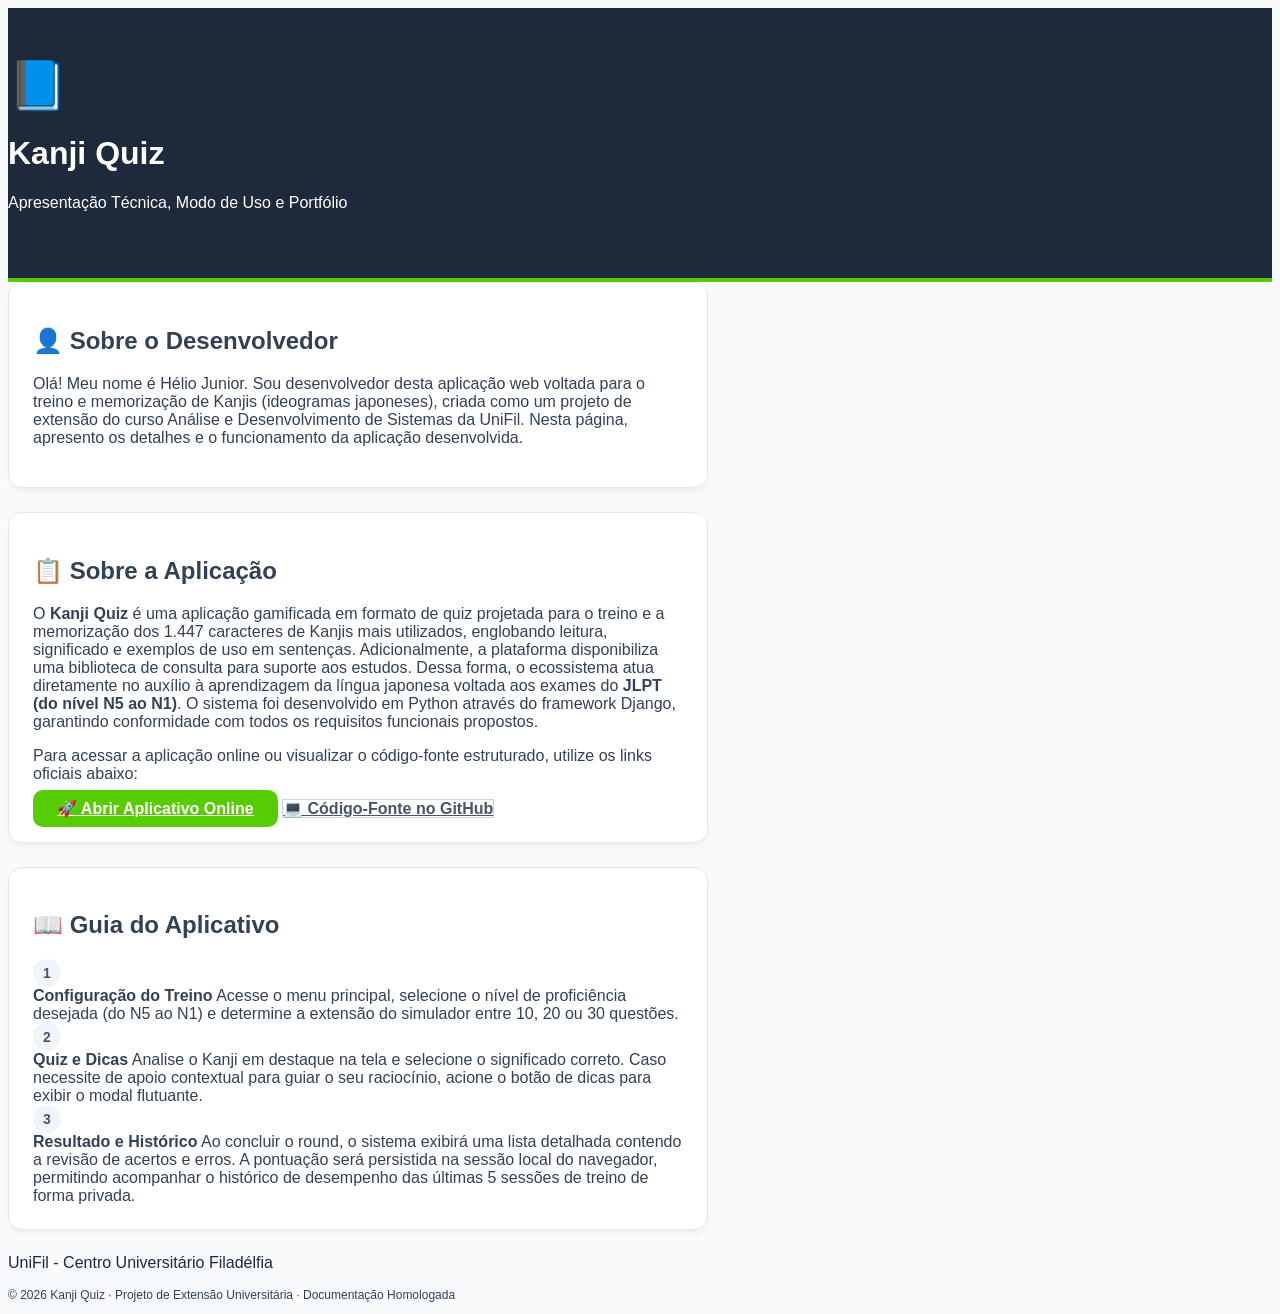
==== docs/index.html @ e1908434 "docs: personaliza rodapé da UniFil e ajusta link de visualização do GitHub" ====
<!DOCTYPE html>
<html lang="pt-br">
<head>
    <meta charset="UTF-8">
    <meta name="viewport" content="width=device-width, initial-scale=1.0">
    <title>Kanji Quiz - Central do Projeto</title>
    
    
    <style>
        body { 
            background-color: #f8fafc; 
            color: #334155;
            font-family: -apple-system, BlinkMacSystemFont, "Segoe UI", Roboto, sans-serif;
        }
        /* Cabeçalho moderno com contraste elegante */
        .hero { 
            background: #1e293b; 
            color: #ffffff; 
            padding: 50px 0; 
            border-bottom: 4px solid #58cc02; 
        }
        /* Estrutura em cards com sombreamento leve */
        .card-clean { 
            border-radius: 14px; 
            border: 1px solid #e2e8f0; 
            background-color: #ffffff;
            padding: 24px;
            margin-bottom: 24px;
            box-shadow: 0 4px 6px -1px rgba(0, 0, 0, 0.05);
        }
        .btn-success-clean {
            background-color: #58cc02;
            color: #ffffff;
            font-weight: 600;
            border-radius: 10px;
            padding: 10px 24px;
            border: none;
            transition: background 0.15s ease;
        }
        .btn-success-clean:hover {
            background-color: #46a302;
            color: #ffffff;
        }
        .step-number {
            background-color: #f1f5f9;
            color: #475569;
            font-weight: 700;
            width: 28px;
            height: 28px;
            border-radius: 50%;
            display: inline-flex;
            align-items: center;
            justify-content: center;
            font-size: 14px;
        }
    </style>
</head>
<body>

    <!-- Hero Section Centralizada e Profissional -->
    <header class="hero text-center mb-4">
        <div class="container px-4" style="max-width: 700px;">
            <span style="font-size: 48px; display: block; margin-bottom: 10px;">📘</span>
            <h1 class="h2 fw-bold mb-2">Kanji Quiz</h1>
            <p class="text-white-50 small mb-0">Apresentação Técnica, Modo de Uso e Portfólio</p>
        </div>
    </header>

    <!-- Conteúdo Técnico Principal -->
    <main class="container my-4" style="max-width: 700px;">
        
        <!-- 👤 SEÇÃO 1: Sobre o Desenvolvedor (Topo) -->
        <div class="card-clean">
            <h2 class="h5 fw-bold text-dark mb-3">👤 Sobre o Desenvolvedor</h2>
            <p class="text-secondary small lh-base mb-0">
                Olá! Meu nome é Hélio Junior. Sou desenvolvedor desta aplicação web voltada para o treino e memorização de Kanjis (ideogramas japoneses), criada como um projeto de extensão do curso Análise e Desenvolvimento de Sistemas da UniFil. Nesta página, apresento os detalhes e o funcionamento da aplicação desenvolvida.
            </p>
        </div>

        <!-- 📋 SEÇÃO 2: Sobre o Projeto e URLs Oficiais -->
        <div class="card-clean">
            <h2 class="h5 fw-bold text-dark mb-3">📋 Sobre a Aplicação</h2>
            <p class="text-secondary small lh-base mb-3">
                O <strong>Kanji Quiz</strong> é uma aplicação gamificada em formato de quiz projetada para o treino e a memorização dos 1.447 caracteres de Kanjis mais utilizados, englobando leitura, significado e exemplos de uso em sentenças. Adicionalmente, a plataforma disponibiliza uma biblioteca de consulta para suporte aos estudos. Dessa forma, o ecossistema atua diretamente no auxílio à aprendizagem da língua japonesa voltada aos exames do <strong>JLPT (do nível N5 ao N1)</strong>. O sistema foi desenvolvido em Python através do framework Django, garantindo conformidade com todos os requisitos funcionais propostos. 
            </p>
            <p class="text-secondary small mb-4">
                Para acessar a aplicação online ou visualizar o código-fonte estruturado, utilize os links oficiais abaixo:
            </p>
            
            <!-- Botões Oficiais de Acesso Atualizados -->
            <div class="d-flex flex-wrap gap-3 pt-3 border-top">
                <a href="https://onrender.com" target="_blank" class="btn btn-success-clean text-decoration-none">🚀 Abrir Aplicativo Online</a>
                <!-- 👑 Endereço corrigido para visualização direta no GitHub -->
                <a href="https://github.com/heliojunior-art/Kanji-Quiz" target="_blank" class="btn btn-sm px-4 rounded-3 text-decoration-none d-flex align-items-center justify-content-center" style="border: 1px solid #cbd5e1; color: #475569; font-weight: 600; height: 44px;">💻 Código-Fonte no GitHub</a>
            </div>
        </div>

        <!-- 📖 SEÇÃO 3: Guia do Aplicativo / Modo de Uso (Final) -->
        <div class="card-clean">
            <h2 class="h5 fw-bold text-dark mb-3">📖 Guia do Aplicativo</h2>
            
            <div class="d-flex flex-column gap-3">
                <div class="d-flex gap-3 align-items-start">
                    <span class="step-number flex-shrink-0">1</span>
                    <div>
                        <strong class="text-dark d-block small">Configuração do Treino</strong>
                        <span class="text-muted small">Acesse o menu principal, selecione o nível de proficiência desejada (do N5 ao N1) e determine a extensão do simulador entre 10, 20 ou 30 questões.</span>
                    </div>
                </div>

                <div class="d-flex gap-3 align-items-start">
                    <span class="step-number flex-shrink-0">2</span>
                    <div>
                        <strong class="text-dark d-block small">Quiz e Dicas</strong>
                        <span class="text-muted small">Analise o Kanji em destaque na tela e selecione o significado correto. Caso necessite de apoio contextual para guiar o seu raciocínio, acione o botão de dicas para exibir o modal flutuante.</span>
                    </div>
                </div>

                <div class="d-flex gap-3 align-items-start">
                    <span class="step-number flex-shrink-0">3</span>
                    <div>
                        <strong class="text-dark d-block small">Resultado e Histórico</strong>
                        <span class="text-muted small">Ao concluir o round, o sistema exibirá uma lista detalhada contendo a revisão de acertos e erros. A pontuação será persistida na sessão local do navegador, permitindo acompanhar o histórico de desempenho das últimas 5 sessões de treino de forma privada.</span>
                    </div>
                </div>
            </div>
        </div>

    </main>

    <!-- 👑 RODAPÉ PERSONALIZADO UNIFIL -->
    <footer class="text-center text-muted py-4 small border-top bg-white mt-5">
        <p class="mb-1 fw-bold" style="color: #1e293b;">UniFil - Centro Universitário Filadélfia</p>
        <p class="mb-0 text-secondary" style="font-size: 12px;">© 2026 Kanji Quiz · Projeto de Extensão Universitária · Documentação Homologada</p>
    </footer>

</body>
</html>
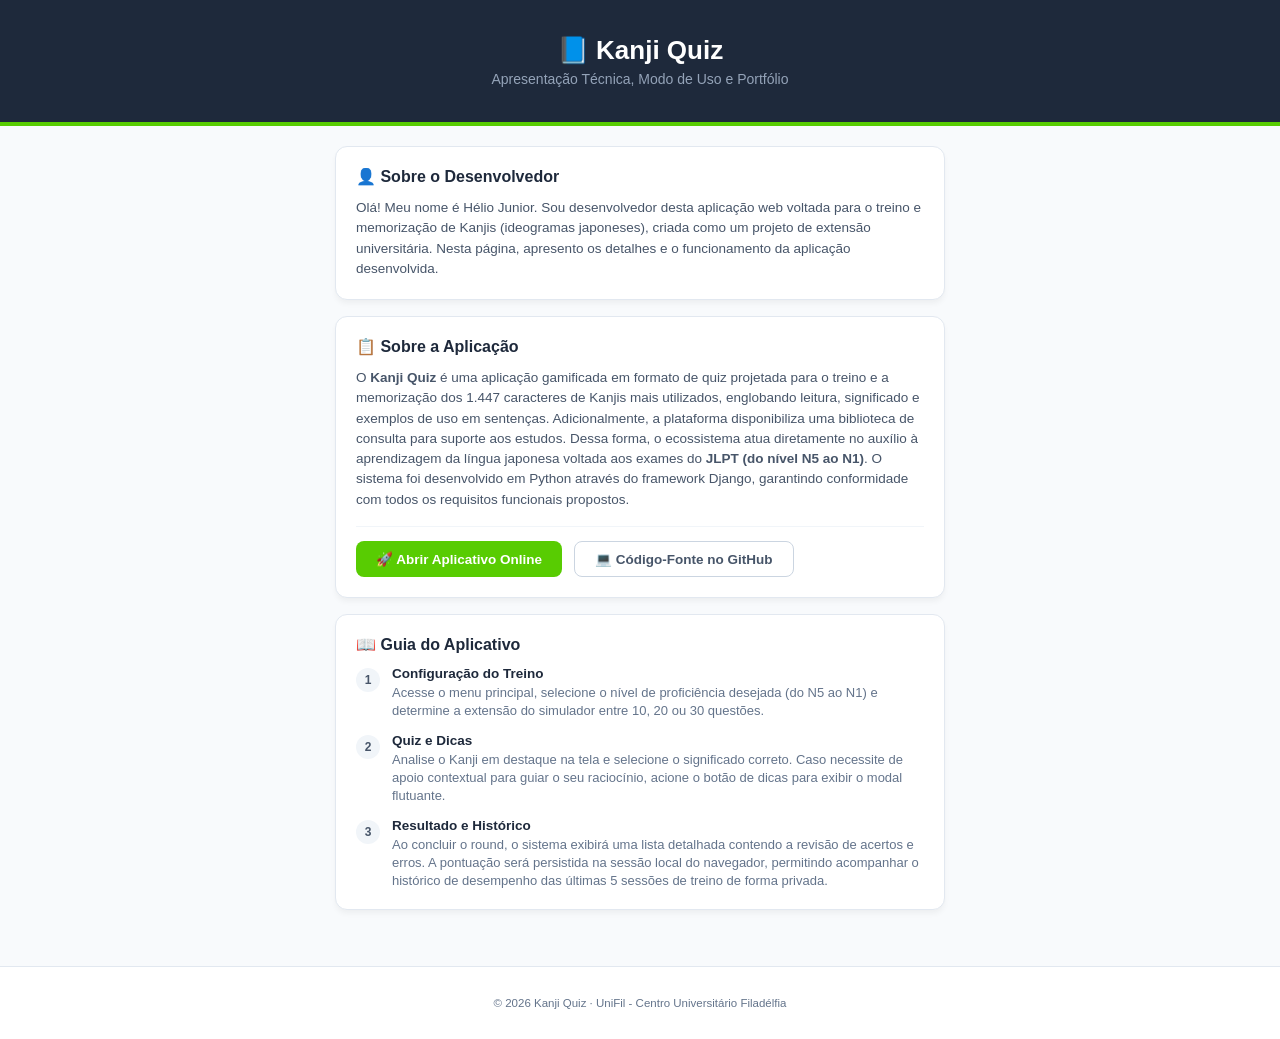
==== commit 83af22b5: "design: corrige centralização e reduz espaçamentos da página de documentação" ====
--- a/docs/index.html
+++ b/docs/index.html
@@ -5,133 +5,235 @@
     <meta name="viewport" content="width=device-width, initial-scale=1.0">
     <title>Kanji Quiz - Central do Projeto</title>
     
-    
     <style>
+        /* 🌊 CSS PURO DE ALTA PERFORMANCE (Centralização garantida sem travar) */
         body { 
             background-color: #f8fafc; 
             color: #334155;
             font-family: -apple-system, BlinkMacSystemFont, "Segoe UI", Roboto, sans-serif;
-        }
-        /* Cabeçalho moderno com contraste elegante */
+            margin: 0;
+            padding: 0;
+            display: flex;
+            flex-direction: column;
+            align-items: center; /* Centraliza horizontalmente */
+            justify-content: center;
+        }
+
+        /* Contêiner central com largura máxima controlada */
+        .wrapper {
+            width: 100%;
+            max-width: 650px;
+            padding: 20px;
+            box-sizing: border-box;
+        }
+
+        /* Cabeçalho compacto e centralizado */
         .hero { 
             background: #1e293b; 
             color: #ffffff; 
-            padding: 50px 0; 
+            padding: 35px 20px; 
             border-bottom: 4px solid #58cc02; 
-        }
-        /* Estrutura em cards com sombreamento leve */
+            width: 100%;
+            text-align: center;
+            box-sizing: border-box;
+        }
+        .hero h1 {
+            margin: 0 0 5px 0;
+            font-size: 26px;
+            font-weight: 700;
+        }
+        .hero p {
+            margin: 0;
+            color: #94a3b8;
+            font-size: 14px;
+        }
+
+        /* Cards elegantes com espaçamento interno menor */
         .card-clean { 
-            border-radius: 14px; 
+            border-radius: 12px; 
             border: 1px solid #e2e8f0; 
             background-color: #ffffff;
-            padding: 24px;
-            margin-bottom: 24px;
+            padding: 20px;
+            margin-bottom: 16px;
             box-shadow: 0 4px 6px -1px rgba(0, 0, 0, 0.05);
+            text-align: left; /* Mantém o texto alinhado à esquerda dentro do card */
+        }
+        .card-clean h2 {
+            margin-top: 0;
+            margin-bottom: 12px;
+            font-size: 16px;
+            font-weight: 700;
+            color: #1e293b;
+        }
+        .card-clean p {
+            margin: 0;
+            font-size: 13.5px;
+            color: #475569;
+            line-height: 1.5;
+        }
+
+        /* Grupo de botões ajustados */
+        .btn-group {
+            display: flex;
+            flex-wrap: wrap;
+            gap: 12px;
+            margin-top: 16px;
+            padding-top: 14px;
+            border-top: 1px solid #f1f5f9;
         }
         .btn-success-clean {
             background-color: #58cc02;
             color: #ffffff;
             font-weight: 600;
-            border-radius: 10px;
-            padding: 10px 24px;
+            border-radius: 8px;
+            padding: 10px 20px;
             border: none;
+            text-decoration: none;
+            font-size: 13.5px;
             transition: background 0.15s ease;
         }
         .btn-success-clean:hover {
             background-color: #46a302;
-            color: #ffffff;
+        }
+        .btn-outline-clean {
+            border: 1px solid #cbd5e1;
+            color: #475569;
+            font-weight: 600;
+            border-radius: 8px;
+            padding: 9px 20px;
+            background: #ffffff;
+            text-decoration: none;
+            font-size: 13.5px;
+            transition: all 0.15s ease;
+        }
+        .btn-outline-clean:hover {
+            background-color: #f1f5f9;
+        }
+
+        /* Lista de passos compacta do guia */
+        .step-item {
+            display: flex;
+            gap: 12px;
+            margin-bottom: 14px;
+            align-items: start;
+        }
+        .step-item:last-child {
+            margin-bottom: 0;
         }
         .step-number {
             background-color: #f1f5f9;
             color: #475569;
             font-weight: 700;
-            width: 28px;
-            height: 28px;
+            width: 24px;
+            height: 24px;
             border-radius: 50%;
             display: inline-flex;
             align-items: center;
             justify-content: center;
+            font-size: 12px;
+            flex-shrink: 0;
+            margin-top: 2px;
+        }
+        .step-content strong {
+            display: block;
+            font-size: 13.5px;
+            color: #1e293b;
+            margin-bottom: 2px;
+        }
+        .step-content reset {
+            font-size: 13px;
+            color: #64748b;
+        }
+
+        /* Rodapé centralizado UniFil */
+        footer {
+            text-align: center;
+            padding: 30px 20px;
+            border-top: 1px solid #e2e8f0;
+            background-color: #ffffff;
+            width: 100%;
+            box-sizing: border-box;
+            margin-top: 20px;
+        }
+        footer .unifil-title {
+            margin: 0 0 4px 0;
+            font-weight: 700;
             font-size: 14px;
+            color: #1e293b;
+        }
+        footer .unifil-sub {
+            margin: 0;
+            font-size: 11.5px;
+            color: #64748b;
         }
     </style>
 </head>
 <body>
 
-    <!-- Hero Section Centralizada e Profissional -->
-    <header class="hero text-center mb-4">
-        <div class="container px-4" style="max-width: 700px;">
-            <span style="font-size: 48px; display: block; margin-bottom: 10px;">📘</span>
-            <h1 class="h2 fw-bold mb-2">Kanji Quiz</h1>
-            <p class="text-white-50 small mb-0">Apresentação Técnica, Modo de Uso e Portfólio</p>
-        </div>
+    <!-- Cabeçalho Centralizado -->
+    <header class="hero">
+        <h1>📘 Kanji Quiz</h1>
+        <p>Apresentação Técnica, Modo de Uso e Portfólio</p>
     </header>
 
-    <!-- Conteúdo Técnico Principal -->
-    <main class="container my-4" style="max-width: 700px;">
+    <!-- Área de Conteúdo Centralizada -->
+    <div class="wrapper">
         
-        <!-- 👤 SEÇÃO 1: Sobre o Desenvolvedor (Topo) -->
+        <!-- 👤 SEÇÃO 1: Sobre o Desenvolvedor -->
         <div class="card-clean">
-            <h2 class="h5 fw-bold text-dark mb-3">👤 Sobre o Desenvolvedor</h2>
-            <p class="text-secondary small lh-base mb-0">
-                Olá! Meu nome é Hélio Junior. Sou desenvolvedor desta aplicação web voltada para o treino e memorização de Kanjis (ideogramas japoneses), criada como um projeto de extensão do curso Análise e Desenvolvimento de Sistemas da UniFil. Nesta página, apresento os detalhes e o funcionamento da aplicação desenvolvida.
+            <h2>👤 Sobre o Desenvolvedor</h2>
+            <p>
+                Olá! Meu nome é Hélio Junior. Sou desenvolvedor desta aplicação web voltada para o treino e memorização de Kanjis (ideogramas japoneses), criada como um projeto de extensão universitária. Nesta página, apresento os detalhes e o funcionamento da aplicação desenvolvida.
             </p>
         </div>
 
         <!-- 📋 SEÇÃO 2: Sobre o Projeto e URLs Oficiais -->
         <div class="card-clean">
-            <h2 class="h5 fw-bold text-dark mb-3">📋 Sobre a Aplicação</h2>
-            <p class="text-secondary small lh-base mb-3">
-                O <strong>Kanji Quiz</strong> é uma aplicação gamificada em formato de quiz projetada para o treino e a memorização dos 1.447 caracteres de Kanjis mais utilizados, englobando leitura, significado e exemplos de uso em sentenças. Adicionalmente, a plataforma disponibiliza uma biblioteca de consulta para suporte aos estudos. Dessa forma, o ecossistema atua diretamente no auxílio à aprendizagem da língua japonesa voltada aos exames do <strong>JLPT (do nível N5 ao N1)</strong>. O sistema foi desenvolvido em Python através do framework Django, garantindo conformidade com todos os requisitos funcionais propostos. 
-            </p>
-            <p class="text-secondary small mb-4">
-                Para acessar a aplicação online ou visualizar o código-fonte estruturado, utilize os links oficiais abaixo:
+            <h2>📋 Sobre a Aplicação</h2>
+            <p>
+                O <strong>Kanji Quiz</strong> é uma aplicação gamificada em formato de quiz projetada para o treino e a memorização dos 1.447 caracteres de Kanjis mais utilizados, englobando leitura, significado e exemplos de uso em sentenças. Adicionalmente, a plataforma disponibiliza uma biblioteca de consulta para suporte aos estudos. Dessa forma, o ecossistema atua diretamente no auxílio à aprendizagem da língua japonesa voltada aos exames do <strong>JLPT (do nível N5 ao N1)</strong>. O sistema foi desenvolvido em Python através do framework Django, garantindo conformidade com todos os requisitos funcionais propostos.
             </p>
             
-            <!-- Botões Oficiais de Acesso Atualizados -->
-            <div class="d-flex flex-wrap gap-3 pt-3 border-top">
-                <a href="https://onrender.com" target="_blank" class="btn btn-success-clean text-decoration-none">🚀 Abrir Aplicativo Online</a>
-                <!-- 👑 Endereço corrigido para visualização direta no GitHub -->
-                <a href="https://github.com/heliojunior-art/Kanji-Quiz" target="_blank" class="btn btn-sm px-4 rounded-3 text-decoration-none d-flex align-items-center justify-content-center" style="border: 1px solid #cbd5e1; color: #475569; font-weight: 600; height: 44px;">💻 Código-Fonte no GitHub</a>
+            <div class="btn-group">
+                <a href="https://onrender.com" target="_blank" class="btn-success-clean">🚀 Abrir Aplicativo Online</a>
+                <a href="https://github.com" target="_blank" class="btn-clean btn-outline-clean">💻 Código-Fonte no GitHub</a>
             </div>
         </div>
 
-        <!-- 📖 SEÇÃO 3: Guia do Aplicativo / Modo de Uso (Final) -->
+        <!-- 📖 SEÇÃO 3: Guia do Aplicativo -->
         <div class="card-clean">
-            <h2 class="h5 fw-bold text-dark mb-3">📖 Guia do Aplicativo</h2>
+            <h2>📖 Guia do Aplicativo</h2>
             
-            <div class="d-flex flex-column gap-3">
-                <div class="d-flex gap-3 align-items-start">
-                    <span class="step-number flex-shrink-0">1</span>
-                    <div>
-                        <strong class="text-dark d-block small">Configuração do Treino</strong>
-                        <span class="text-muted small">Acesse o menu principal, selecione o nível de proficiência desejada (do N5 ao N1) e determine a extensão do simulador entre 10, 20 ou 30 questões.</span>
-                    </div>
+            <div class="step-item">
+                <span class="step-number">1</span>
+                <div class="step-content">
+                    <strong>Configuração do Treino</strong>
+                    <span class="text-muted small" style="font-size: 13px; color: #64748b;">Acesse o menu principal, selecione o nível de proficiência desejada (do N5 ao N1) e determine a extensão do simulador entre 10, 20 ou 30 questões.</span>
                 </div>
-
-                <div class="d-flex gap-3 align-items-start">
-                    <span class="step-number flex-shrink-0">2</span>
-                    <div>
-                        <strong class="text-dark d-block small">Quiz e Dicas</strong>
-                        <span class="text-muted small">Analise o Kanji em destaque na tela e selecione o significado correto. Caso necessite de apoio contextual para guiar o seu raciocínio, acione o botão de dicas para exibir o modal flutuante.</span>
-                    </div>
+            </div>
+
+            <div class="step-item">
+                <span class="step-number">2</span>
+                <div class="step-content">
+                    <strong>Quiz e Dicas</strong>
+                    <span class="text-muted small" style="font-size: 13px; color: #64748b;">Analise o Kanji em destaque na tela e selecione o significado correto. Caso necessite de apoio contextual para guiar o seu raciocínio, acione o botão de dicas para exibir o modal flutuante.</span>
                 </div>
-
-                <div class="d-flex gap-3 align-items-start">
-                    <span class="step-number flex-shrink-0">3</span>
-                    <div>
-                        <strong class="text-dark d-block small">Resultado e Histórico</strong>
-                        <span class="text-muted small">Ao concluir o round, o sistema exibirá uma lista detalhada contendo a revisão de acertos e erros. A pontuação será persistida na sessão local do navegador, permitindo acompanhar o histórico de desempenho das últimas 5 sessões de treino de forma privada.</span>
-                    </div>
+            </div>
+
+            <div class="step-item">
+                <span class="step-number">3</span>
+                <div class="step-content">
+                    <strong>Resultado e Histórico</strong>
+                    <span class="text-muted small" style="font-size: 13px; color: #64748b;">Ao concluir o round, o sistema exibirá uma lista detalhada contendo a revisão de acertos e erros. A pontuação será persistida na sessão local do navegador, permitindo acompanhar o histórico de desempenho das últimas 5 sessões de treino de forma privada.</span>
                 </div>
             </div>
         </div>
 
-    </main>
-
-    <!-- 👑 RODAPÉ PERSONALIZADO UNIFIL -->
-    <footer class="text-center text-muted py-4 small border-top bg-white mt-5">
-        <p class="mb-1 fw-bold" style="color: #1e293b;">UniFil - Centro Universitário Filadélfia</p>
-        <p class="mb-0 text-secondary" style="font-size: 12px;">© 2026 Kanji Quiz · Projeto de Extensão Universitária · Documentação Homologada</p>
+    </div>
+
+    <!-- Rodapé Centralizado UniFil -->
+    <footer>
+        <p class="unifil-sub">© 2026 Kanji Quiz · UniFil - Centro Universitário Filadélfia</p>
     </footer>
 
 </body>
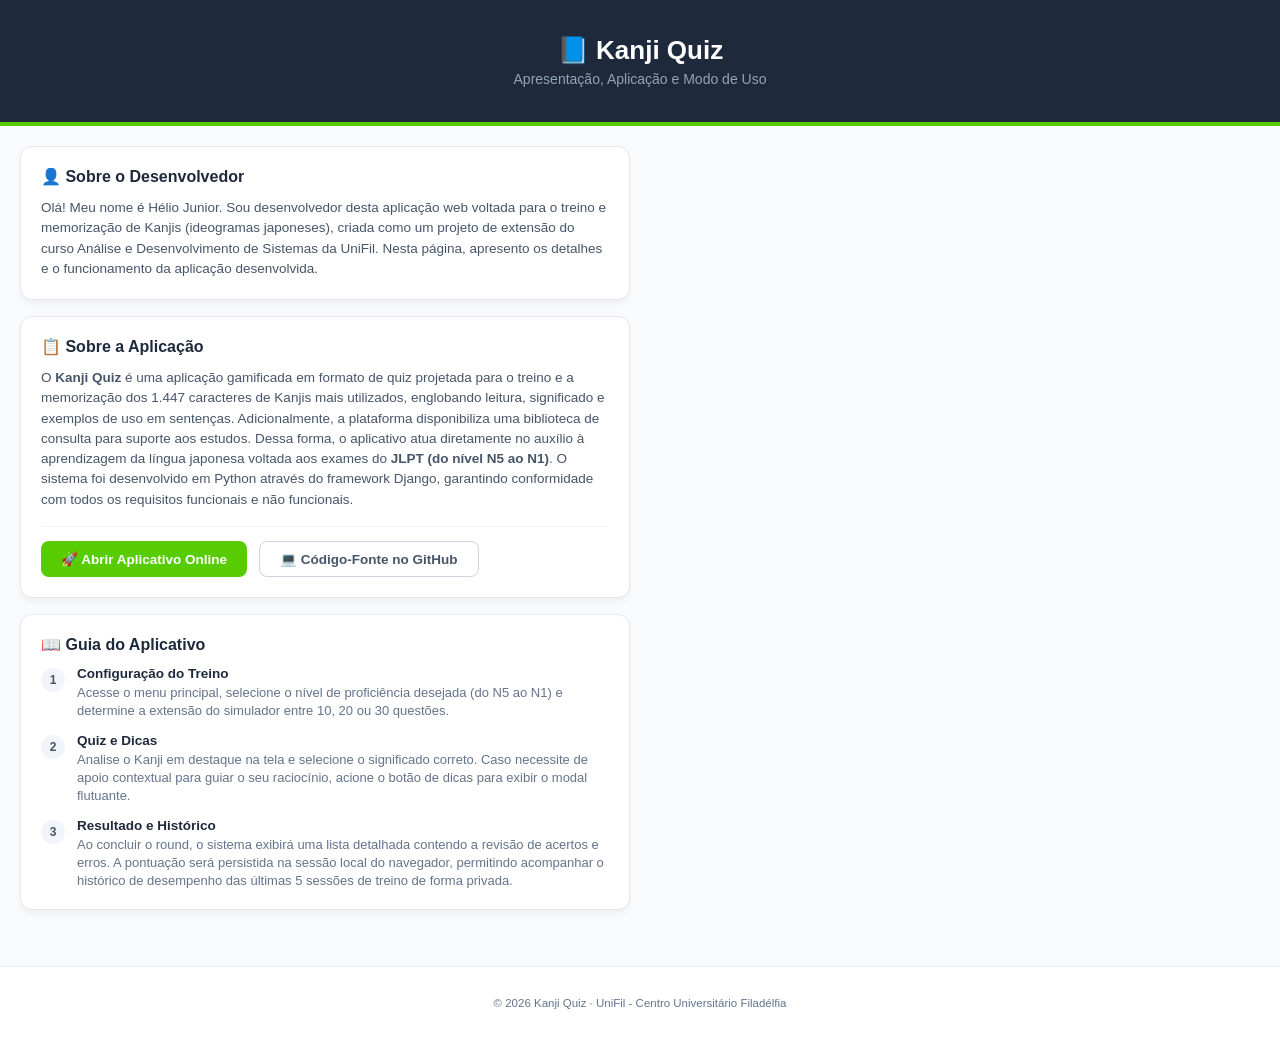
==== commit 6c80468f: "design: corrige centralização e reduz espaçamentos da página de documentação" ====
--- a/docs/index.html
+++ b/docs/index.html
@@ -6,7 +6,6 @@
     <title>Kanji Quiz - Central do Projeto</title>
     
     <style>
-        /* 🌊 CSS PURO DE ALTA PERFORMANCE (Centralização garantida sem travar) */
         body { 
             background-color: #f8fafc; 
             color: #334155;
@@ -15,11 +14,9 @@
             padding: 0;
             display: flex;
             flex-direction: column;
-            align-items: center; /* Centraliza horizontalmente */
             justify-content: center;
         }
 
-        /* Contêiner central com largura máxima controlada */
         .wrapper {
             width: 100%;
             max-width: 650px;
@@ -27,7 +24,6 @@
             box-sizing: border-box;
         }
 
-        /* Cabeçalho compacto e centralizado */
         .hero { 
             background: #1e293b; 
             color: #ffffff; 
@@ -48,7 +44,6 @@
             font-size: 14px;
         }
 
-        /* Cards elegantes com espaçamento interno menor */
         .card-clean { 
             border-radius: 12px; 
             border: 1px solid #e2e8f0; 
@@ -56,7 +51,6 @@
             padding: 20px;
             margin-bottom: 16px;
             box-shadow: 0 4px 6px -1px rgba(0, 0, 0, 0.05);
-            text-align: left; /* Mantém o texto alinhado à esquerda dentro do card */
         }
         .card-clean h2 {
             margin-top: 0;
@@ -72,7 +66,6 @@
             line-height: 1.5;
         }
 
-        /* Grupo de botões ajustados */
         .btn-group {
             display: flex;
             flex-wrap: wrap;
@@ -110,7 +103,6 @@
             background-color: #f1f5f9;
         }
 
-        /* Lista de passos compacta do guia */
         .step-item {
             display: flex;
             gap: 12px;
@@ -145,7 +137,6 @@
             color: #64748b;
         }
 
-        /* Rodapé centralizado UniFil */
         footer {
             text-align: center;
             padding: 30px 20px;
@@ -170,37 +161,32 @@
 </head>
 <body>
 
-    <!-- Cabeçalho Centralizado -->
     <header class="hero">
         <h1>📘 Kanji Quiz</h1>
-        <p>Apresentação Técnica, Modo de Uso e Portfólio</p>
+        <p>Apresentação, Aplicação e Modo de Uso</p>
     </header>
 
-    <!-- Área de Conteúdo Centralizada -->
     <div class="wrapper">
         
-        <!-- 👤 SEÇÃO 1: Sobre o Desenvolvedor -->
         <div class="card-clean">
             <h2>👤 Sobre o Desenvolvedor</h2>
             <p>
-                Olá! Meu nome é Hélio Junior. Sou desenvolvedor desta aplicação web voltada para o treino e memorização de Kanjis (ideogramas japoneses), criada como um projeto de extensão universitária. Nesta página, apresento os detalhes e o funcionamento da aplicação desenvolvida.
+                Olá! Meu nome é Hélio Junior. Sou desenvolvedor desta aplicação web voltada para o treino e memorização de Kanjis (ideogramas japoneses), criada como um projeto de extensão do curso Análise e Desenvolvimento de Sistemas da UniFil. Nesta página, apresento os detalhes e o funcionamento da aplicação desenvolvida.
             </p>
         </div>
 
-        <!-- 📋 SEÇÃO 2: Sobre o Projeto e URLs Oficiais -->
         <div class="card-clean">
             <h2>📋 Sobre a Aplicação</h2>
             <p>
-                O <strong>Kanji Quiz</strong> é uma aplicação gamificada em formato de quiz projetada para o treino e a memorização dos 1.447 caracteres de Kanjis mais utilizados, englobando leitura, significado e exemplos de uso em sentenças. Adicionalmente, a plataforma disponibiliza uma biblioteca de consulta para suporte aos estudos. Dessa forma, o ecossistema atua diretamente no auxílio à aprendizagem da língua japonesa voltada aos exames do <strong>JLPT (do nível N5 ao N1)</strong>. O sistema foi desenvolvido em Python através do framework Django, garantindo conformidade com todos os requisitos funcionais propostos.
+                O <strong>Kanji Quiz</strong> é uma aplicação gamificada em formato de quiz projetada para o treino e a memorização dos 1.447 caracteres de Kanjis mais utilizados, englobando leitura, significado e exemplos de uso em sentenças. Adicionalmente, a plataforma disponibiliza uma biblioteca de consulta para suporte aos estudos. Dessa forma, o aplicativo atua diretamente no auxílio à aprendizagem da língua japonesa voltada aos exames do <strong>JLPT (do nível N5 ao N1)</strong>. O sistema foi desenvolvido em Python através do framework Django, garantindo conformidade com todos os requisitos funcionais e não funcionais.
             </p>
             
             <div class="btn-group">
-                <a href="https://onrender.com" target="_blank" class="btn-success-clean">🚀 Abrir Aplicativo Online</a>
-                <a href="https://github.com" target="_blank" class="btn-clean btn-outline-clean">💻 Código-Fonte no GitHub</a>
+                <a href="https://kanji-quiz-d7w2.onrender.com" target="_blank" class="btn-success-clean">🚀 Abrir Aplicativo Online</a>
+                <a href="https://github.com/heliojunior-art/Kanji-Quiz" target="_blank" class="btn-clean btn-outline-clean">💻 Código-Fonte no GitHub</a>
             </div>
         </div>
 
-        <!-- 📖 SEÇÃO 3: Guia do Aplicativo -->
         <div class="card-clean">
             <h2>📖 Guia do Aplicativo</h2>
             
@@ -231,7 +217,6 @@
 
     </div>
 
-    <!-- Rodapé Centralizado UniFil -->
     <footer>
         <p class="unifil-sub">© 2026 Kanji Quiz · UniFil - Centro Universitário Filadélfia</p>
     </footer>
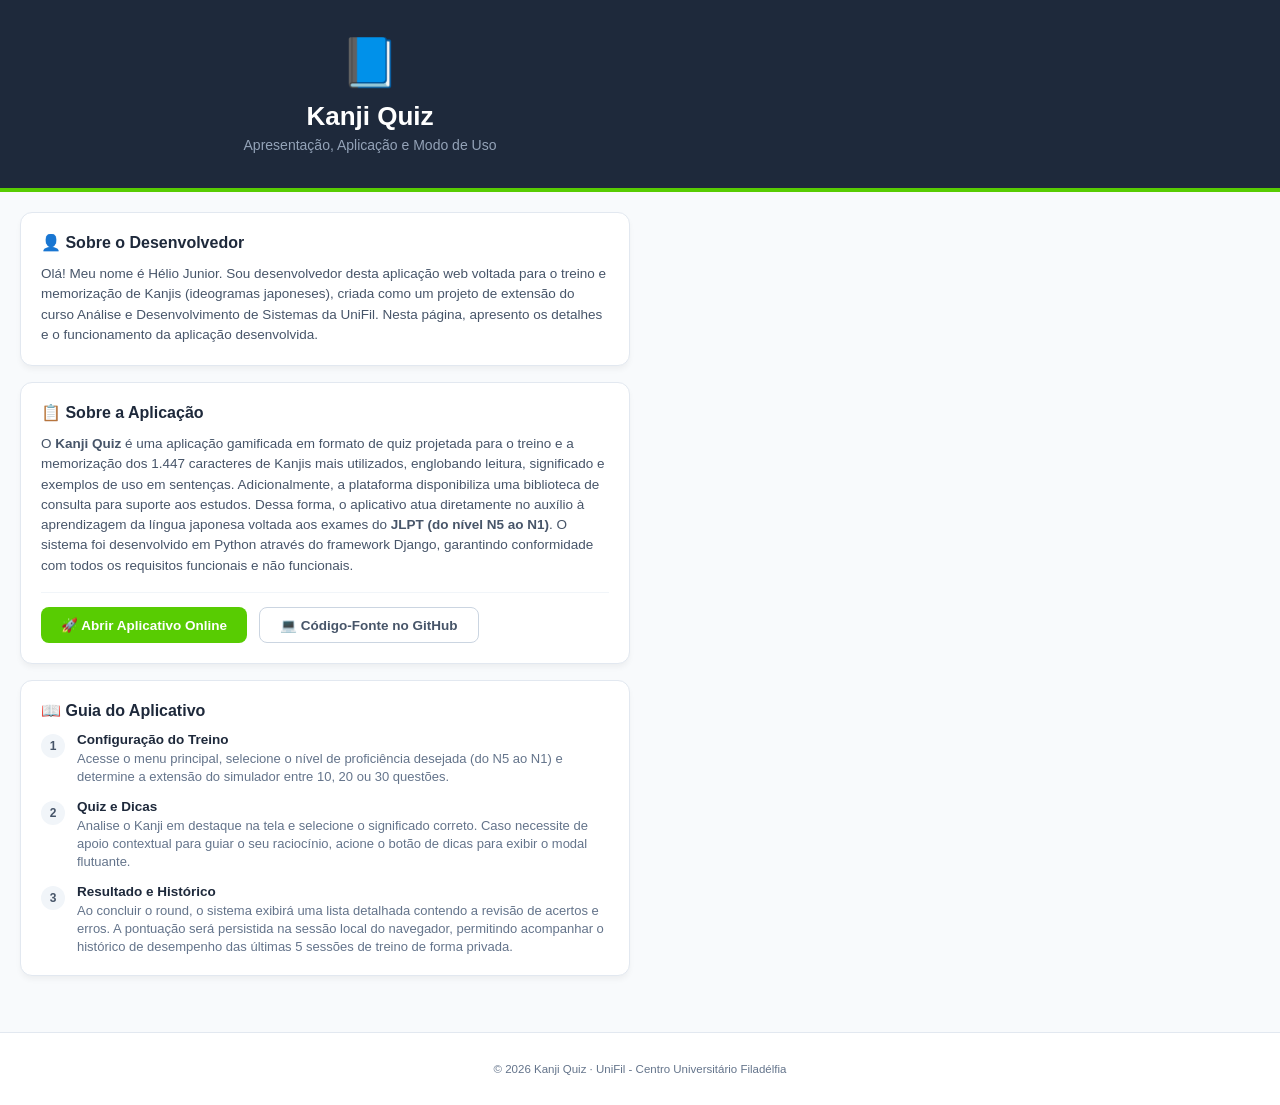
==== commit 48f9e19b: "design: corrige centralização e reduz espaçamentos da página de documentação" ====
--- a/docs/index.html
+++ b/docs/index.html
@@ -161,9 +161,12 @@
 </head>
 <body>
 
-    <header class="hero">
-        <h1>📘 Kanji Quiz</h1>
-        <p>Apresentação, Aplicação e Modo de Uso</p>
+     <header class="hero text-center mb-4">
+        <div class="container px-4" style="max-width: 700px;">
+            <span style="font-size: 48px; display: block; margin-bottom: 10px;">📘</span>
+            <h1 class="h2 fw-bold mb-2">Kanji Quiz</h1>
+            <p class="text-white-50 small mb-0">Apresentação, Aplicação e Modo de Uso</p>
+        </div>
     </header>
 
     <div class="wrapper">
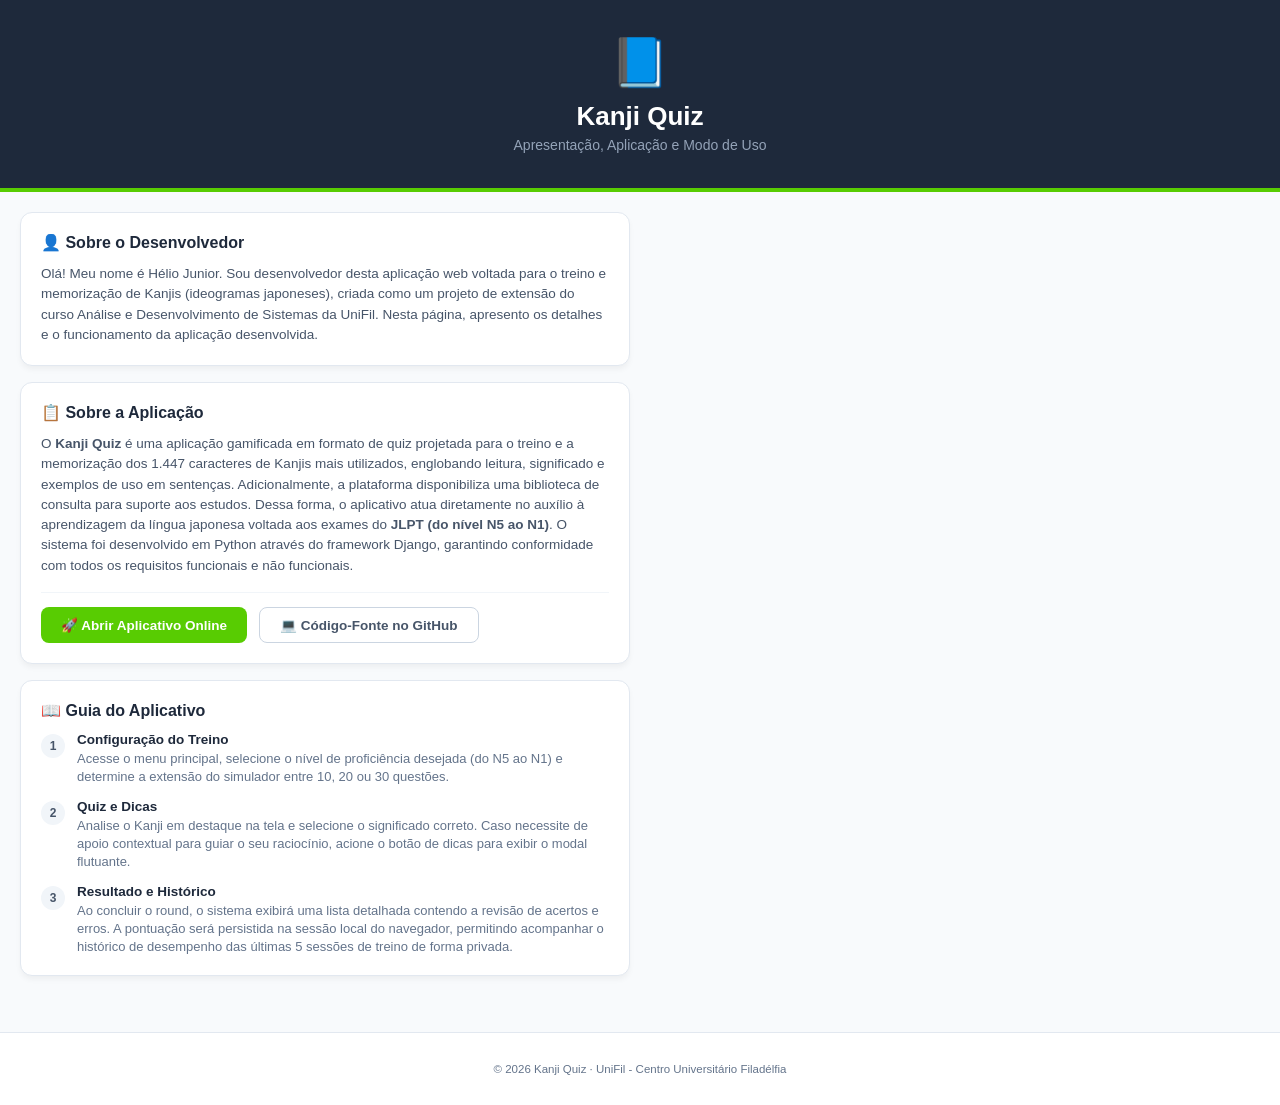
==== commit 2ad94946: "fix: aplica align-items center para corrigir centralização do wrapper" ====
--- a/docs/index.html
+++ b/docs/index.html
@@ -161,12 +161,10 @@
 </head>
 <body>
 
-     <header class="hero text-center mb-4">
-        <div class="container px-4" style="max-width: 700px;">
-            <span style="font-size: 48px; display: block; margin-bottom: 10px;">📘</span>
-            <h1 class="h2 fw-bold mb-2">Kanji Quiz</h1>
-            <p class="text-white-50 small mb-0">Apresentação, Aplicação e Modo de Uso</p>
-        </div>
+    <header class="hero">
+        <span style="font-size: 48px; display: block; margin-bottom: 10px;">📘</span>
+        <h1>Kanji Quiz</h1>
+        <p>Apresentação, Aplicação e Modo de Uso</p>
     </header>
 
     <div class="wrapper">
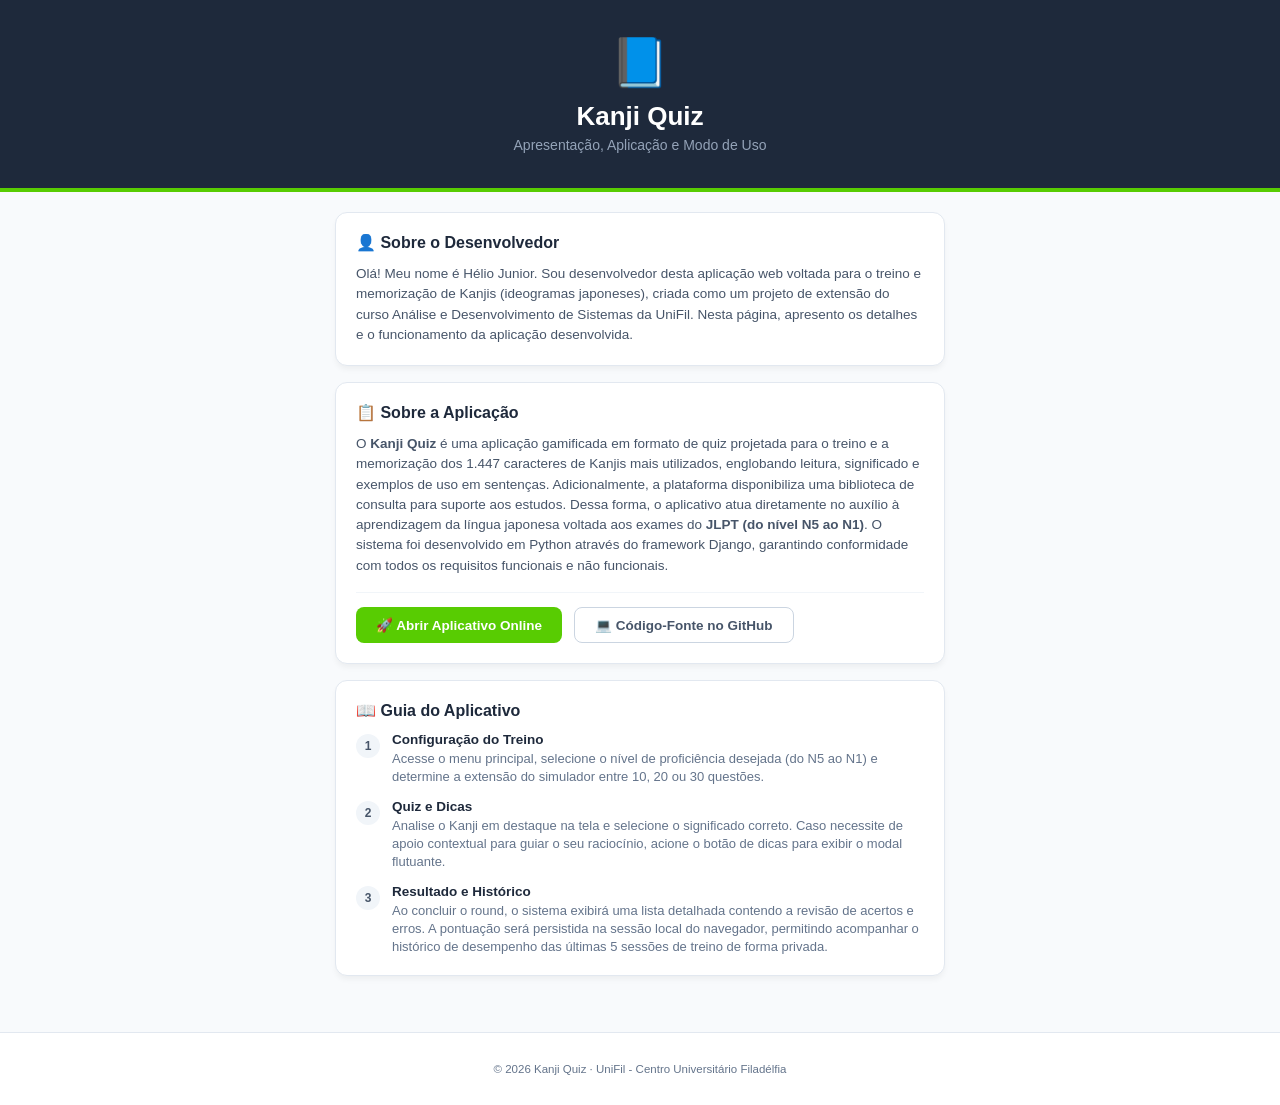
==== commit 625885f8: "fix: aplica align-items center para corrigir centralização do wrapper" ====
--- a/docs/index.html
+++ b/docs/index.html
@@ -14,6 +14,7 @@
             padding: 0;
             display: flex;
             flex-direction: column;
+            align-items: center; 
             justify-content: center;
         }
 
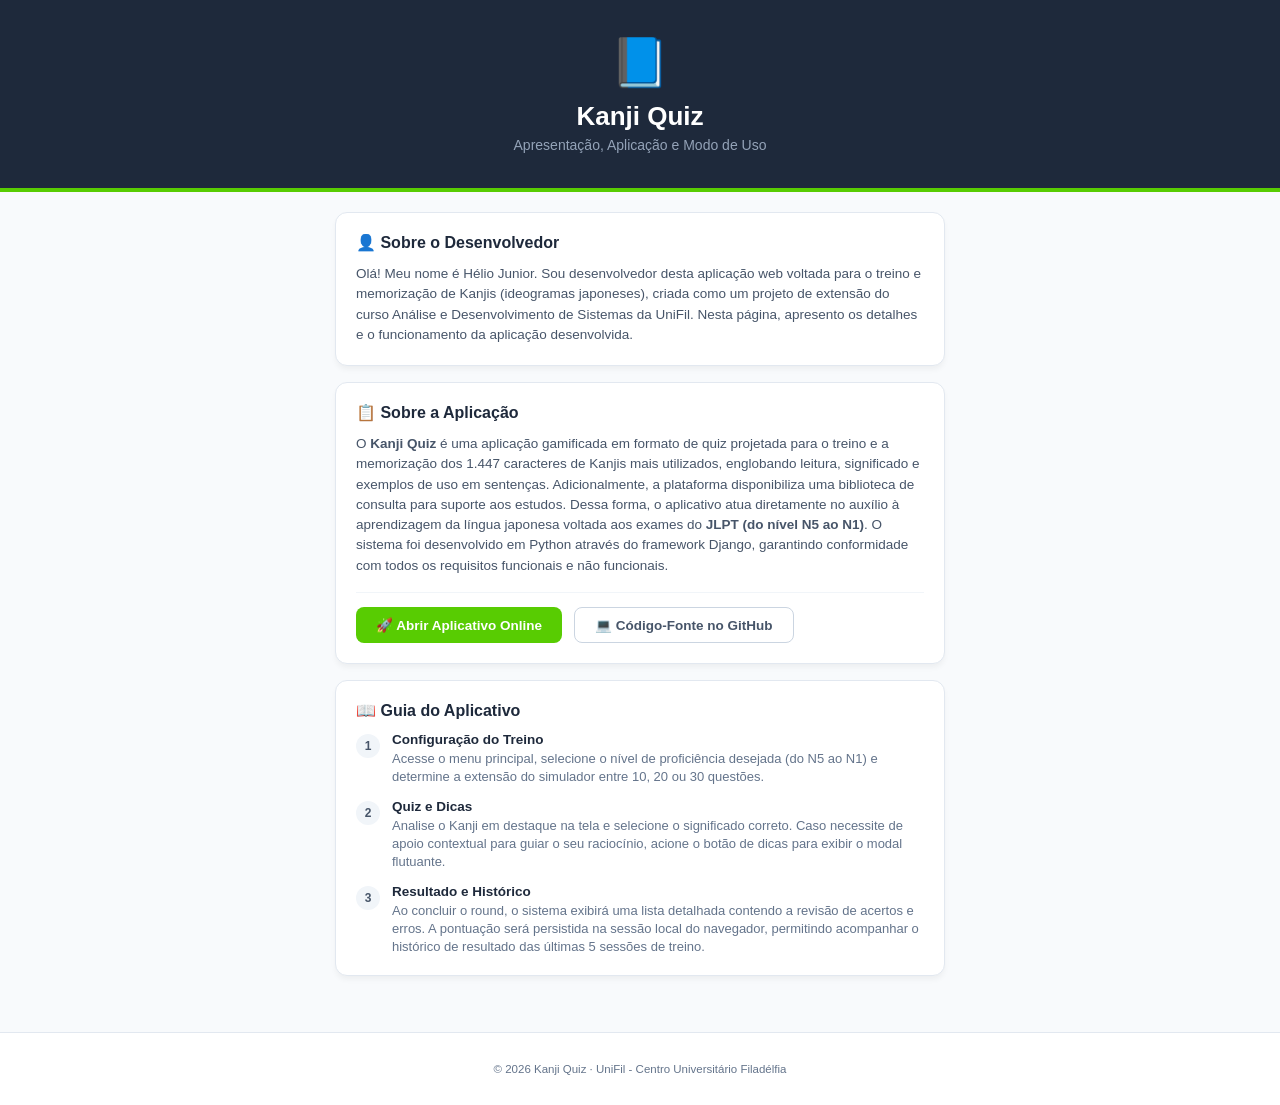
==== commit a1cd4f8e: "fix: aplica align-items center para corrigir centralização do wrapper" ====
--- a/docs/index.html
+++ b/docs/index.html
@@ -212,7 +212,7 @@
                 <span class="step-number">3</span>
                 <div class="step-content">
                     <strong>Resultado e Histórico</strong>
-                    <span class="text-muted small" style="font-size: 13px; color: #64748b;">Ao concluir o round, o sistema exibirá uma lista detalhada contendo a revisão de acertos e erros. A pontuação será persistida na sessão local do navegador, permitindo acompanhar o histórico de desempenho das últimas 5 sessões de treino de forma privada.</span>
+                    <span class="text-muted small" style="font-size: 13px; color: #64748b;">Ao concluir o round, o sistema exibirá uma lista detalhada contendo a revisão de acertos e erros. A pontuação será persistida na sessão local do navegador, permitindo acompanhar o histórico de resultado das últimas 5 sessões de treino.</span>
                 </div>
             </div>
         </div>
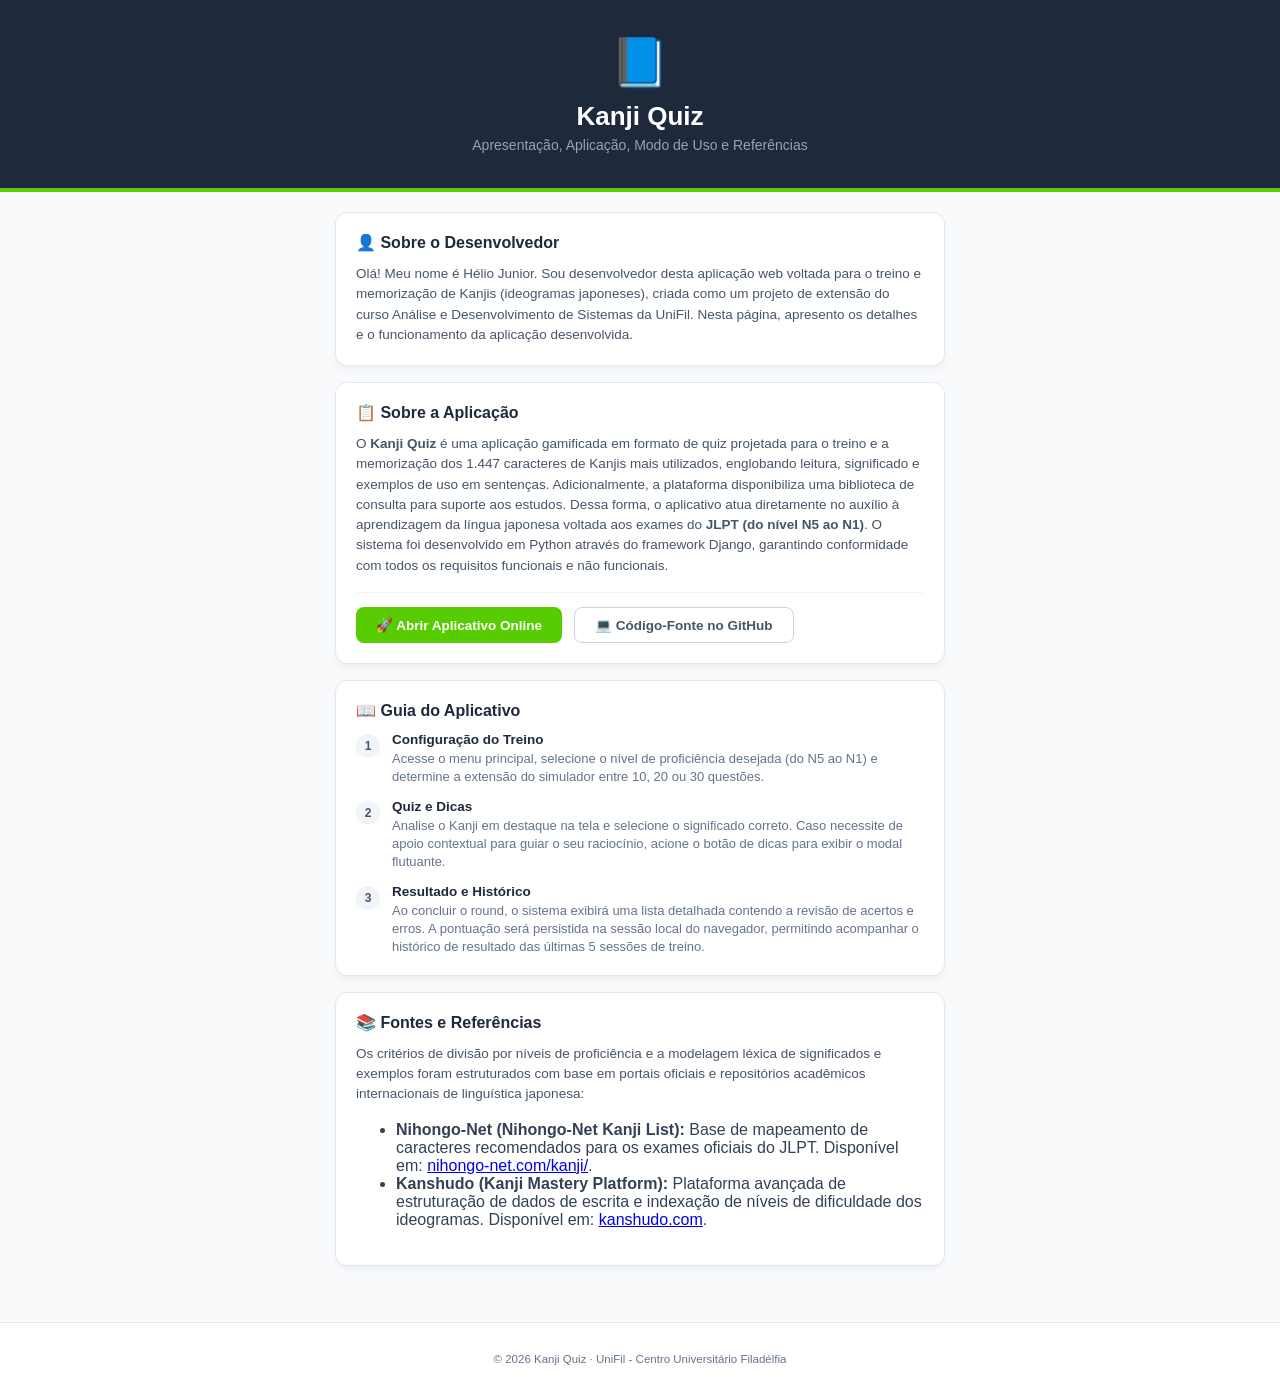
==== commit 40812908: "docs: preenche referências bibliográficas reais com links de estudos japoneses" ====
--- a/docs/index.html
+++ b/docs/index.html
@@ -165,7 +165,7 @@
     <header class="hero">
         <span style="font-size: 48px; display: block; margin-bottom: 10px;">📘</span>
         <h1>Kanji Quiz</h1>
-        <p>Apresentação, Aplicação e Modo de Uso</p>
+        <p>Apresentação, Aplicação, Modo de Uso e Referências</p>
     </header>
 
     <div class="wrapper">
@@ -217,6 +217,15 @@
             </div>
         </div>
 
+        <div class="card-clean">
+            <h2>📚 Fontes e Referências</h2>
+            <p>Os critérios de divisão por níveis de proficiência e a modelagem léxica de significados e exemplos foram estruturados com base em portais oficiais e repositórios acadêmicos internacionais de linguística japonesa:</p>
+            <ul class="ref-list">
+                <li><strong>Nihongo-Net (Nihongo-Net Kanji List):</strong> Base de mapeamento de caracteres recomendados para os exames oficiais do JLPT. Disponível em: <a href="https://nihongo-net.com/kanji/" target="_blank">nihongo-net.com/kanji/</a>.</li>
+                <li><strong>Kanshudo (Kanji Mastery Platform):</strong> Plataforma avançada de estruturação de dados de escrita e indexação de níveis de dificuldade dos ideogramas. Disponível em: <a href="https://www.kanshudo.com/" target="_blank">kanshudo.com</a>.</li>
+            </ul>
+        </div>
+
     </div>
 
     <footer>
